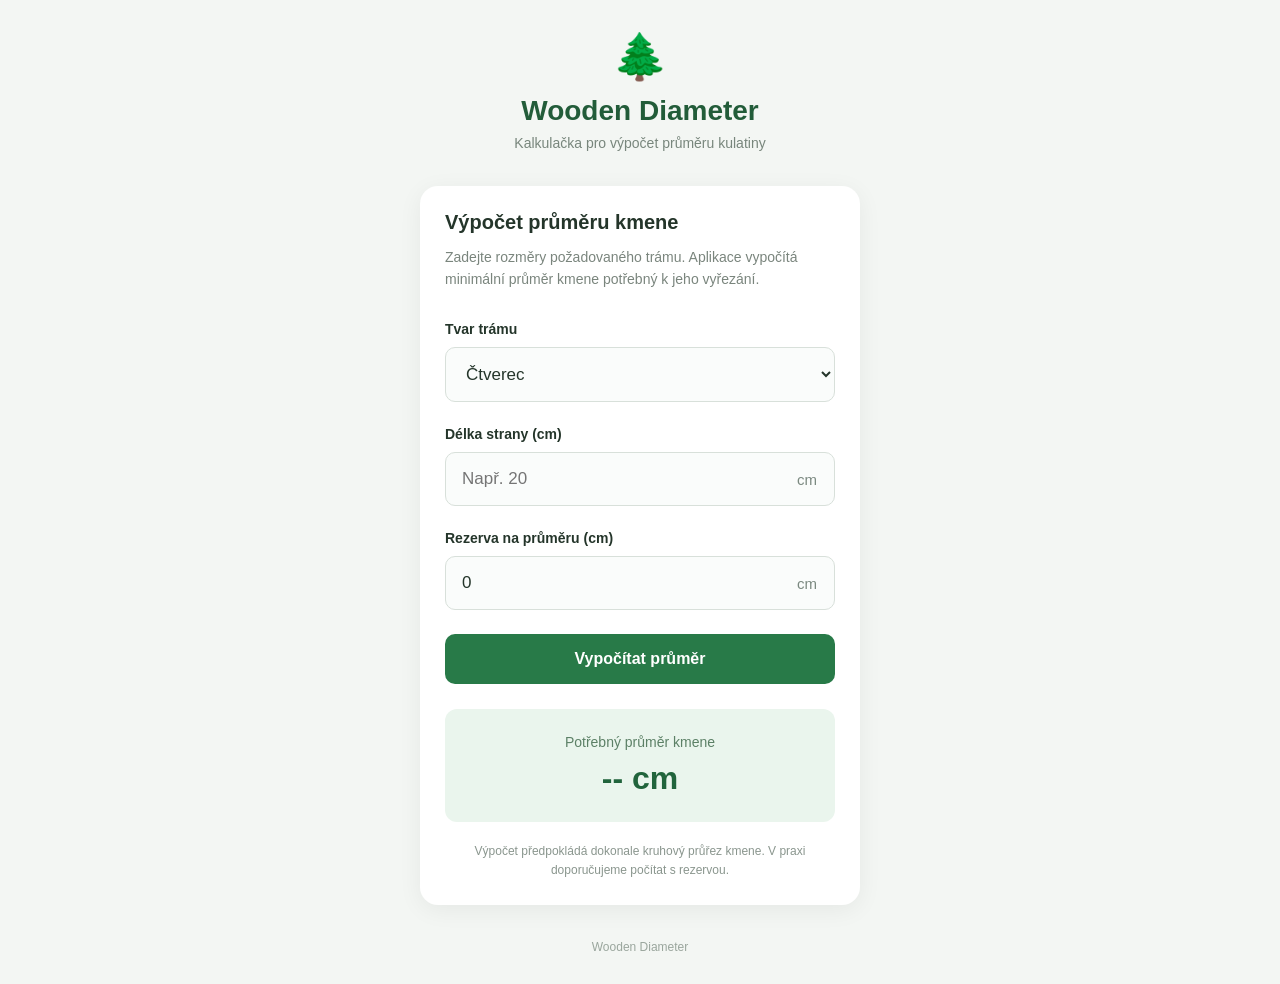
==== index.html @ 2db41c8a "Add files via upload" ====
﻿
<!DOCTYPE html>
<html lang="cs">
<head>
    <meta charset="UTF-8">
    <meta name="viewport"
          content="width=device-width, initial-scale=1.0">

    <title>Wooden Diameter</title>

    <link rel="manifest" href="manifest.json">
    <link rel="stylesheet" href="style.css">
</head>

<body>
    <main class="container">

        <header class="header">
            <div class="logo">🌲</div>
            <h1>Wooden Diameter</h1>
            <p>Kalkulačka pro výpočet průměru kulatiny</p>
        </header>

        <section class="calculator">

            <h2>Výpočet průměru kmene</h2>

            <p class="description">
                Zadejte rozměry požadovaného trámu.
                Aplikace vypočítá minimální průměr
                kmene potřebný k jeho vyřezání.
            </p>

            <!-- Výběr tvaru -->
            <div class="input-group">
                <label for="shape">Tvar trámu</label>

                <select id="shape">
                    <option value="square">Čtverec</option>
                    <option value="rectangle">Obdélník</option>
                </select>
            </div>

            <!-- Strana A -->
            <div class="input-group">
                <label for="sideA" id="sideALabel">
                    Délka strany (cm)
                </label>

                <div class="input-wrapper">
                    <input type="number"
                           id="sideA"
                           placeholder="Např. 20"
                           min="0"
                           step="any">
                    <span class="unit">cm</span>
                </div>
            </div>

            <!-- Strana B - pouze obdélník -->
            <div class="input-group hidden" id="sideBGroup">
                <label for="sideB">
                    Délka strany B (cm)
                </label>

                <div class="input-wrapper">
                    <input type="number"
                           id="sideB"
                           placeholder="Např. 30"
                           min="0"
                           step="any">
                    <span class="unit">cm</span>
                </div>
            </div>

            <!-- Rezerva -->
            <div class="input-group">
                <label for="reserve">
                    Rezerva na průměru (cm)
                </label>

                <div class="input-wrapper">
                    <input type="number"
                           id="reserve"
                           value="0"
                           min="0"
                           step="any">
                    <span class="unit">cm</span>
                </div>
            </div>

            <!-- Tlačítko -->
            <button id="calculateBtn" type="button">
                Vypočítat průměr
            </button>

            <!-- Výsledek -->
            <div class="result" aria-live="polite">
                <p>Potřebný průměr kmene</p>
                <h3 id="resultValue">-- cm</h3>
            </div>

            <p class="note">
                Výpočet předpokládá dokonale kruhový
                průřez kmene. V praxi doporučujeme
                počítat s rezervou.
            </p>

        </section>

        <footer>
            <p>Wooden Diameter</p>
        </footer>

    </main>


    <script src="script.js"></script>

    <script>
            if ("serviceWorker" in navigator) {
                window.addEventListener("load", () => {
                    navigator.serviceWorker.register("./service-worker.js")
                        .then(() => {
                            console.log("Service Worker zaregistrován.");
                        })
                        .catch((error) => {
                            console.error("Chyba Service Workeru:", error);
                        });
                });
            }
    </script>

</body>
</html>

</body>
</html>
---- style.css ----
﻿
/* Základní nastavení */

* {
    margin: 0;
    padding: 0;
    box-sizing: border-box;
}

body {
    font-family: Arial, sans-serif;
    background: #f3f6f3;
    color: #24352a;
    min-height: 100vh;
}

/* Hlavní kontejner */

.container {
    max-width: 480px;
    margin: 0 auto;
    padding: 30px 20px;
}

/* Hlavička */

.header {
    text-align: center;
    margin-bottom: 35px;
}

.logo {
    font-size: 45px;
    margin-bottom: 12px;
}

.header h1 {
    font-size: 28px;
    color: #225c39;
    margin-bottom: 8px;
}

.header p {
    font-size: 14px;
    color: #78867c;
}

/* Kalkulačka */

.calculator {
    background: white;
    padding: 25px;
    border-radius: 18px;
    box-shadow: 0 5px 25px rgba(0,0,0,0.06);
}

    .calculator h2 {
        font-size: 20px;
        margin-bottom: 12px;
    }

.description {
    font-size: 14px;
    color: #7a857d;
    line-height: 1.6;
    margin-bottom: 30px;
}

/* Vstupní pole */

.input-group {
    margin-bottom: 24px;
}

label {
    display: block;
    font-size: 14px;
    font-weight: bold;
    margin-bottom: 10px;
}

.input-wrapper {
    position: relative;
}

input,
select {
    width: 100%;
    padding: 16px;
    border: 1px solid #d8e0da;
    border-radius: 10px;
    font-size: 17px;
    color: #24352a;
    background: #fafcfb;
    outline: none;
}

input {
    padding-right: 55px;
}

    input:focus,
    select:focus {
        border-color: #2e8050;
    }

.unit {
    position: absolute;
    right: 18px;
    top: 50%;
    transform: translateY(-50%);
    color: #7b8980;
    font-size: 15px;
    pointer-events: none;
}

/* Skrytá pole */

.hidden {
    display: none;
}

/* Tlačítko */

button {
    width: 100%;
    padding: 16px;
    border: none;
    border-radius: 10px;
    background: #287a48;
    color: white;
    font-size: 16px;
    font-weight: bold;
    cursor: pointer;
    transition: background 0.2s;
}

    button:hover {
        background: #20633a;
    }

    button:active {
        background: #174b2b;
    }

/* Výsledek */

.result {
    margin-top: 25px;
    padding: 25px 15px;
    background: #eaf5ed;
    border-radius: 12px;
    text-align: center;
}

    .result p {
        font-size: 14px;
        color: #5c8066;
        margin-bottom: 10px;
    }

    .result h3 {
        font-size: 32px;
        color: #21643c;
    }

/* Poznámka */

.note {
    margin-top: 20px;
    font-size: 12px;
    line-height: 1.6;
    color: #8a968e;
    text-align: center;
}

/* Patička */

footer {
    text-align: center;
    margin-top: 35px;
    font-size: 12px;
    color: #9aa69d;
}

/* Mobilní zařízení */

@media (max-width: 480px) {
    .container {
        padding: 25px 16px;
    }

    .calculator {
        padding: 22px 18px;
    }

    .header h1 {
        font-size: 25px;
    }

    .result h3 {
        font-size: 28px;
    }
}
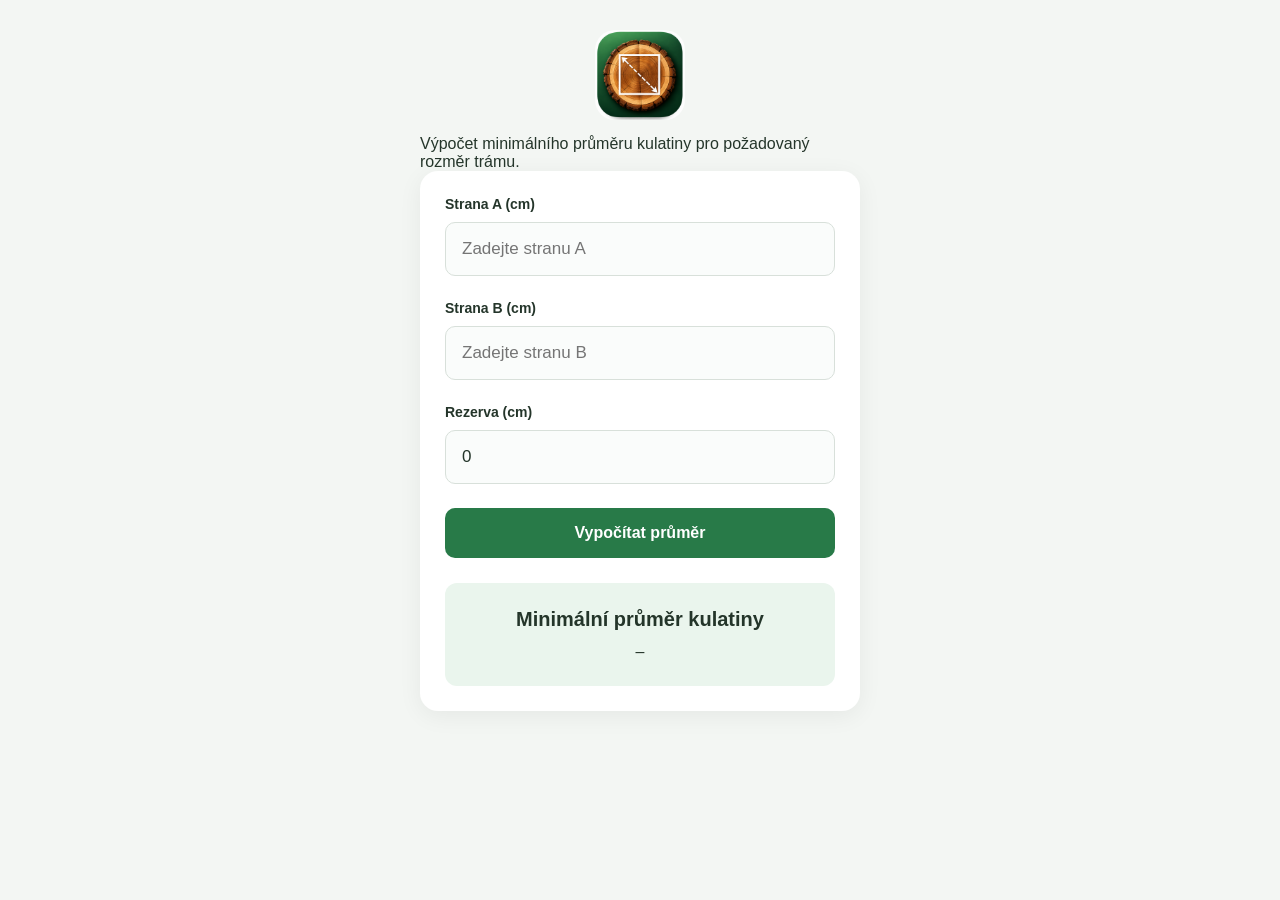
==== commit 131e5946: "Add files via upload" ====
--- a/index.html
+++ b/index.html
@@ -3,136 +3,79 @@
 <html lang="cs">
 <head>
     <meta charset="UTF-8">
-    <meta name="viewport"
-          content="width=device-width, initial-scale=1.0">
+    <meta name="viewport" content="width=device-width, initial-scale=1.0">
 
     <title>Wooden Diameter</title>
 
-    <link rel="manifest" href="manifest.json">
-    <link rel="stylesheet" href="style.css">
+    <meta name="theme-color" content="#287a48">
+    <meta name="apple-mobile-web-app-capable" content="yes">
+    <meta name="apple-mobile-web-app-status-bar-style" content="default">
+    <meta name="apple-mobile-web-app-title" content="Wooden Diameter">
+
+    <link rel="stylesheet" href="./style.css">
+    <link rel="manifest" href="./manifest.json">
+    <link rel="apple-touch-icon" href="./icons/icon-192.png">
 </head>
-
 <body>
     <main class="container">
+        <img src="./icons/icon-512.png"
+             alt="Wooden Diameter"
+             style="display: block; width: 90px; height: 90px; object-fit: contain; margin: 0 auto 15px; border-radius: 20px;">
+        <p>Výpočet minimálního průměru kulatiny pro požadovaný rozměr trámu.</p>
 
-        <header class="header">
-            <div class="logo">🌲</div>
-            <h1>Wooden Diameter</h1>
-            <p>Kalkulačka pro výpočet průměru kulatiny</p>
-        </header>
-
-        <section class="calculator">
-
-            <h2>Výpočet průměru kmene</h2>
-
-            <p class="description">
-                Zadejte rozměry požadovaného trámu.
-                Aplikace vypočítá minimální průměr
-                kmene potřebný k jeho vyřezání.
-            </p>
-
-            <!-- Výběr tvaru -->
+        <div class="calculator">
             <div class="input-group">
-                <label for="shape">Tvar trámu</label>
-
-                <select id="shape">
-                    <option value="square">Čtverec</option>
-                    <option value="rectangle">Obdélník</option>
-                </select>
+                <label for="sideA">Strana A (cm)</label>
+                <input type="number"
+                       id="sideA"
+                       min="0"
+                       step="any"
+                       inputmode="decimal"
+                       placeholder="Zadejte stranu A">
             </div>
 
-            <!-- Strana A -->
             <div class="input-group">
-                <label for="sideA" id="sideALabel">
-                    Délka strany (cm)
-                </label>
-
-                <div class="input-wrapper">
-                    <input type="number"
-                           id="sideA"
-                           placeholder="Např. 20"
-                           min="0"
-                           step="any">
-                    <span class="unit">cm</span>
-                </div>
+                <label for="sideB">Strana B (cm)</label>
+                <input type="number"
+                       id="sideB"
+                       min="0"
+                       step="any"
+                       inputmode="decimal"
+                       placeholder="Zadejte stranu B">
             </div>
 
-            <!-- Strana B - pouze obdélník -->
-            <div class="input-group hidden" id="sideBGroup">
-                <label for="sideB">
-                    Délka strany B (cm)
-                </label>
-
-                <div class="input-wrapper">
-                    <input type="number"
-                           id="sideB"
-                           placeholder="Např. 30"
-                           min="0"
-                           step="any">
-                    <span class="unit">cm</span>
-                </div>
+            <div class="input-group">
+                <label for="reserve">Rezerva (cm)</label>
+                <input type="number"
+                       id="reserve"
+                       min="0"
+                       step="any"
+                       inputmode="decimal"
+                       value="0">
             </div>
 
-            <!-- Rezerva -->
-            <div class="input-group">
-                <label for="reserve">
-                    Rezerva na průměru (cm)
-                </label>
-
-                <div class="input-wrapper">
-                    <input type="number"
-                           id="reserve"
-                           value="0"
-                           min="0"
-                           step="any">
-                    <span class="unit">cm</span>
-                </div>
-            </div>
-
-            <!-- Tlačítko -->
-            <button id="calculateBtn" type="button">
+            <button type="button" id="calculateBtn">
                 Vypočítat průměr
             </button>
 
-            <!-- Výsledek -->
-            <div class="result" aria-live="polite">
-                <p>Potřebný průměr kmene</p>
-                <h3 id="resultValue">-- cm</h3>
+            <div class="result">
+                <h2>Minimální průměr kulatiny</h2>
+                <div id="resultValue" aria-live="polite">–</div>
             </div>
-
-            <p class="note">
-                Výpočet předpokládá dokonale kruhový
-                průřez kmene. V praxi doporučujeme
-                počítat s rezervou.
-            </p>
-
-        </section>
-
-        <footer>
-            <p>Wooden Diameter</p>
-        </footer>
-
+        </div>
     </main>
 
-
-    <script src="script.js"></script>
+    <script src="./script.js"></script>
 
     <script>
-            if ("serviceWorker" in navigator) {
-                window.addEventListener("load", () => {
-                    navigator.serviceWorker.register("./service-worker.js")
-                        .then(() => {
-                            console.log("Service Worker zaregistrován.");
-                        })
-                        .catch((error) => {
-                            console.error("Chyba Service Workeru:", error);
-                        });
-                });
-            }
+                if ("serviceWorker" in navigator) {
+                    window.addEventListener("load", () => {
+                        navigator.serviceWorker.register("./service-worker.js")
+                            .catch(error => console.error(
+                                "Chyba Service Workeru:", error
+                            ));
+                    });
+                }
     </script>
-
 </body>
 </html>
-
-</body>
-</html>
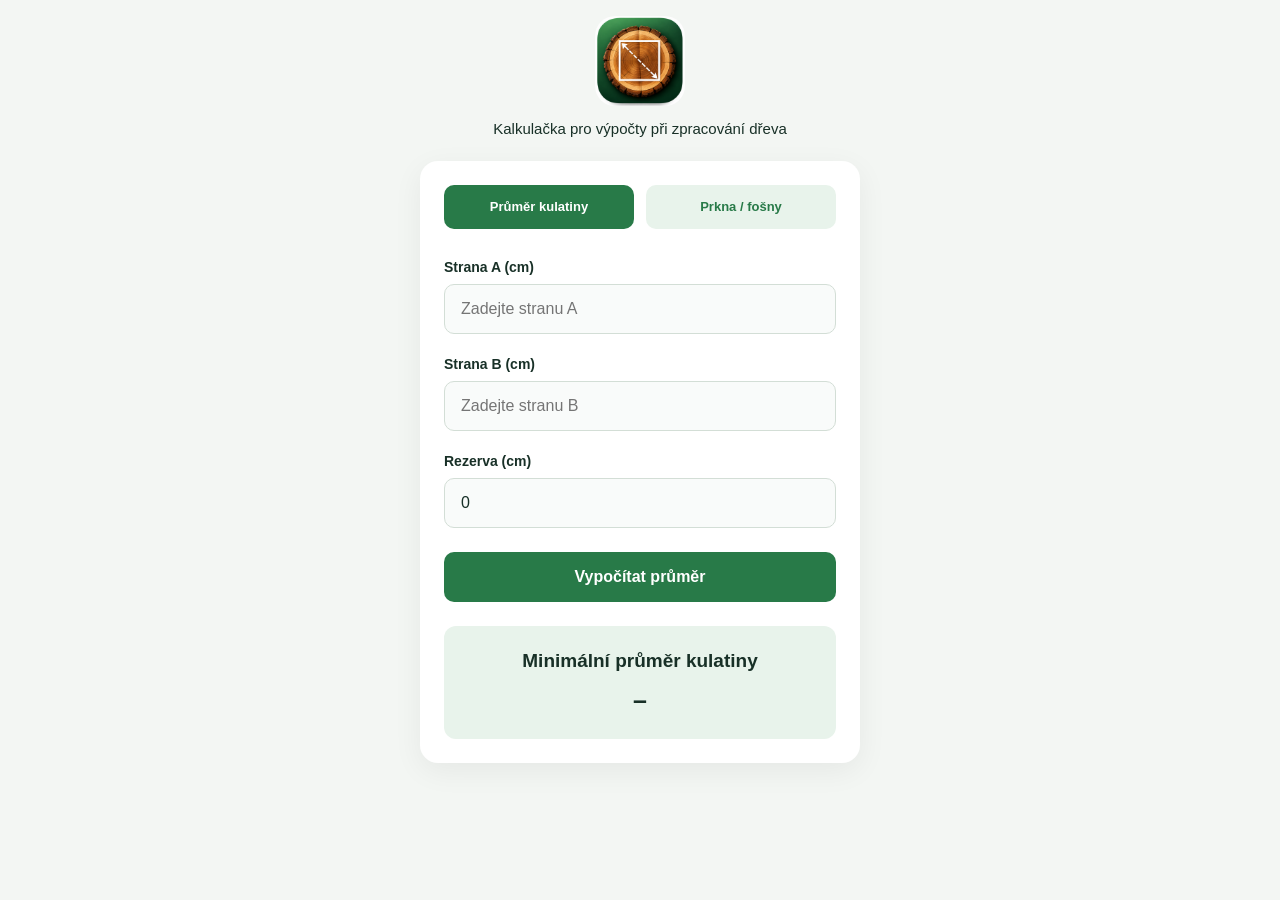
==== commit 137a1195: "Add files via upload" ====
--- a/index.html
+++ b/index.html
@@ -16,53 +16,138 @@
     <link rel="manifest" href="./manifest.json">
     <link rel="apple-touch-icon" href="./icons/icon-192.png">
 </head>
+
 <body>
     <main class="container">
-        <img src="./icons/icon-512.png"
-             alt="Wooden Diameter"
-             style="display: block; width: 90px; height: 90px; object-fit: contain; margin: 0 auto 15px; border-radius: 20px;">
-        <p>Výpočet minimálního průměru kulatiny pro požadovaný rozměr trámu.</p>
+
+        <header class="app-header">
+            <img src="./icons/icon-512.png"
+                 alt="Wooden Diameter"
+                 class="app-logo"
+                 width="90"
+                 height="90"
+                 style="display:block;width:90px;height:90px;object-fit:cover;margin:0 auto 12px;border-radius:20px;">
+            <p>Kalkulačka pro výpočty při zpracování dřeva</p>
+        </header>
 
         <div class="calculator">
-            <div class="input-group">
-                <label for="sideA">Strana A (cm)</label>
-                <input type="number"
-                       id="sideA"
-                       min="0"
-                       step="any"
-                       inputmode="decimal"
-                       placeholder="Zadejte stranu A">
+
+            <!-- Přepínání výpočtů -->
+            <div class="mode-switch"
+                 style="display:flex;flex-direction:row;flex-wrap:nowrap;gap:12px;width:100%;">
+                <button type="button"
+                        id="diameterMode"
+                        class="mode-button active"
+                        style="flex:1 1 0;width:0;min-width:0;">
+                    Průměr kulatiny
+                </button>
+
+                <button type="button"
+                        id="boardsMode"
+                        class="mode-button"
+                        style="flex:1 1 0;width:0;min-width:0;">
+                    Prkna / fošny
+                </button>
             </div>
 
-            <div class="input-group">
-                <label for="sideB">Strana B (cm)</label>
-                <input type="number"
-                       id="sideB"
-                       min="0"
-                       step="any"
-                       inputmode="decimal"
-                       placeholder="Zadejte stranu B">
-            </div>
+            <!-- Výpočet průměru kulatiny -->
+            <section id="diameterSection" style="padding-top: 30px;">
 
-            <div class="input-group">
-                <label for="reserve">Rezerva (cm)</label>
-                <input type="number"
-                       id="reserve"
-                       min="0"
-                       step="any"
-                       inputmode="decimal"
-                       value="0">
-            </div>
+                <div class="input-group">
+                    <label for="sideA">Strana A (cm)</label>
+                    <input type="number"
+                           id="sideA"
+                           min="0"
+                           step="any"
+                           inputmode="decimal"
+                           placeholder="Zadejte stranu A">
+                </div>
 
-            <button type="button" id="calculateBtn">
-                Vypočítat průměr
-            </button>
+                <div class="input-group">
+                    <label for="sideB">Strana B (cm)</label>
+                    <input type="number"
+                           id="sideB"
+                           min="0"
+                           step="any"
+                           inputmode="decimal"
+                           placeholder="Zadejte stranu B">
+                </div>
 
-            <div class="result">
-                <h2>Minimální průměr kulatiny</h2>
-                <div id="resultValue" aria-live="polite">–</div>
-            </div>
+                <div class="input-group">
+                    <label for="reserve">Rezerva (cm)</label>
+                    <input type="number"
+                           id="reserve"
+                           min="0"
+                           step="any"
+                           inputmode="decimal"
+                           value="0">
+                </div>
+
+                <button type="button"
+                        id="calculateDiameter"
+                        class="calculate-button">
+                    Vypočítat průměr
+                </button>
+
+                <div class="result">
+                    <h2>Minimální průměr kulatiny</h2>
+                    <div id="diameterResult"
+                         class="result-value"
+                         aria-live="polite">–</div>
+                </div>
+
+            </section>
+
+            <!-- Výpočet prken a fošen -->
+            <section id="boardsSection" style="padding-top: 30px;" hi1dden>
+
+                <div class="input-group">
+                    <label for="thickness">Tloušťka (mm)</label>
+                    <input type="number"
+                           id="thickness"
+                           min="0"
+                           step="any"
+                           inputmode="decimal"
+                           placeholder="Zadejte tloušťku">
+                </div>
+
+                <div class="input-group">
+                    <label for="boardCount">Počet prken / fošen</label>
+                    <input type="number"
+                           id="boardCount"
+                           min="1"
+                           step="1"
+                           inputmode="numeric"
+                           placeholder="Zadejte počet">
+                </div>
+
+                <div class="input-group">
+                    <label for="kerf">Prořez (mm)</label>
+                    <input type="number"
+                           id="kerf"
+                           min="0"
+                           step="any"
+                           inputmode="decimal"
+                           placeholder="Zadejte prořez">
+                </div>
+
+                <button type="button"
+                        id="calculateBoards"
+                        class="calculate-button">
+                    Vypočítat výšku
+                </button>
+
+                <div class="result">
+                    <h2>Výška hlavy</h2>
+                    <div id="boardsResult"
+                         class="result-value"
+                         aria-live="polite">–</div>
+                </div>
+
+            </section>
+
         </div>
+
     </main>
 
     <script src="./script.js"></script>
@@ -71,9 +156,9 @@
                 if ("serviceWorker" in navigator) {
                     window.addEventListener("load", () => {
                         navigator.serviceWorker.register("./service-worker.js")
-                            .catch(error => console.error(
-                                "Chyba Service Workeru:", error
-                            ));
+                            .catch(error =>
+                                console.error("Chyba Service Workeru:", error)
+                            );
                     });
                 }
     </script>
--- a/style.css
+++ b/style.css
@@ -1,204 +1,200 @@
 ﻿
-/* Základní nastavení */
-
 * {
+    box-sizing: border-box;
+}
+
+html {
+    -webkit-text-size-adjust: 100%;
+}
+
+body {
+    margin: 0;
+    padding: 16px;
+    font-family: Arial, sans-serif;
+    background: #f3f6f3;
+    color: #183027;
+}
+
+.container {
+    width: 100%;
+    max-width: 440px;
+    margin: 0 auto;
+}
+
+/* Hlavička a logo */
+
+.app-header {
+    text-align: center;
+    margin-bottom: 20px;
+}
+
+.app-logo {
+    display: block;
+    width: 90px;
+    height: 90px;
+    max-width: 90px;
+    max-height: 90px;
+    object-fit: cover;
+    margin: 0 auto 12px;
+    border-radius: 20px;
+}
+
+.app-header p {
+    margin: 0;
+    font-size: 15px;
+    line-height: 1.5;
+}
+
+/* Hlavní karta */
+
+.calculator {
+    width: 100%;
+    padding: 24px;
+    background: #ffffff;
+    border-radius: 18px;
+    box-shadow: 0 8px 30px rgba(0, 0, 0, 0.06);
+}
+
+/* Přepínací tlačítka */
+
+.mode-switch {
+    display: flex;
+    flex-direction: row;
+    flex-wrap: nowrap;
+    align-items: stretch;
+    width: 100%;
+    gap: 12px;
     margin: 0;
     padding: 0;
-    box-sizing: border-box;
-}
-
-body {
-    font-family: Arial, sans-serif;
-    background: #f3f6f3;
-    color: #24352a;
-    min-height: 100vh;
-}
-
-/* Hlavní kontejner */
-
-.container {
-    max-width: 480px;
-    margin: 0 auto;
-    padding: 30px 20px;
-}
-
-/* Hlavička */
-
-.header {
-    text-align: center;
-    margin-bottom: 35px;
-}
-
-.logo {
-    font-size: 45px;
-    margin-bottom: 12px;
-}
-
-.header h1 {
-    font-size: 28px;
-    color: #225c39;
-    margin-bottom: 8px;
-}
-
-.header p {
-    font-size: 14px;
-    color: #78867c;
-}
-
-/* Kalkulačka */
-
-.calculator {
-    background: white;
-    padding: 25px;
-    border-radius: 18px;
-    box-shadow: 0 5px 25px rgba(0,0,0,0.06);
-}
-
-    .calculator h2 {
-        font-size: 20px;
-        margin-bottom: 12px;
-    }
-
-.description {
-    font-size: 14px;
-    color: #7a857d;
-    line-height: 1.6;
-    margin-bottom: 30px;
+    background: transparent;
+}
+
+    .mode-switch .mode-button {
+        display: block;
+        flex: 1 1 0;
+        width: 0;
+        min-width: 0;
+        margin: 0;
+        padding: 14px 6px;
+        border: none;
+        border-radius: 10px;
+        background: #e8f3eb;
+        color: #287a48;
+        font-family: inherit;
+        font-size: 13px;
+        font-weight: bold;
+        line-height: 1.3;
+        text-align: center;
+        white-space: normal;
+        cursor: pointer;
+    }
+
+        .mode-switch .mode-button.active {
+            background: #287a48;
+            color: #ffffff;
+        }
+
+/* Mezera mezi tlačítky a formulářem */
+
+#diameterSection,
+#boardsSection {
+    padding-top: 25px;
 }
 
 /* Vstupní pole */
 
 .input-group {
-    margin-bottom: 24px;
-}
-
-label {
+    margin-bottom: 22px;
+}
+
+    .input-group label {
+        display: block;
+        margin-bottom: 9px;
+        font-size: 14px;
+        font-weight: bold;
+    }
+
+    .input-group input {
+        display: block;
+        width: 100%;
+        min-width: 0;
+        margin: 0;
+        padding: 15px 16px;
+        border: 1px solid #d3ded6;
+        border-radius: 10px;
+        background: #f9fbfa;
+        color: #183027;
+        font-family: inherit;
+        font-size: 16px;
+        outline: none;
+    }
+
+        .input-group input:focus {
+            border-color: #287a48;
+            box-shadow: 0 0 0 3px rgba(40, 122, 72, 0.12);
+        }
+
+/* Tlačítko výpočtu */
+
+.calculate-button {
     display: block;
-    font-size: 14px;
-    font-weight: bold;
-    margin-bottom: 10px;
-}
-
-.input-wrapper {
-    position: relative;
-}
-
-input,
-select {
-    width: 100%;
-    padding: 16px;
-    border: 1px solid #d8e0da;
-    border-radius: 10px;
-    font-size: 17px;
-    color: #24352a;
-    background: #fafcfb;
-    outline: none;
-}
-
-input {
-    padding-right: 55px;
-}
-
-    input:focus,
-    select:focus {
-        border-color: #2e8050;
-    }
-
-.unit {
-    position: absolute;
-    right: 18px;
-    top: 50%;
-    transform: translateY(-50%);
-    color: #7b8980;
-    font-size: 15px;
-    pointer-events: none;
-}
-
-/* Skrytá pole */
-
-.hidden {
-    display: none;
-}
-
-/* Tlačítko */
-
-button {
-    width: 100%;
+    width: 100%;
+    margin-top: 24px;
     padding: 16px;
     border: none;
     border-radius: 10px;
     background: #287a48;
     color: white;
+    font-family: inherit;
     font-size: 16px;
     font-weight: bold;
     cursor: pointer;
-    transition: background 0.2s;
-}
-
-    button:hover {
-        background: #20633a;
-    }
-
-    button:active {
-        background: #174b2b;
+}
+
+    .calculate-button:active {
+        background: #1e6038;
     }
 
 /* Výsledek */
 
 .result {
-    margin-top: 25px;
-    padding: 25px 15px;
-    background: #eaf5ed;
+    margin-top: 24px;
+    padding: 24px 14px;
     border-radius: 12px;
+    background: #e8f3eb;
     text-align: center;
 }
 
-    .result p {
-        font-size: 14px;
-        color: #5c8066;
-        margin-bottom: 10px;
-    }
-
-    .result h3 {
-        font-size: 32px;
-        color: #21643c;
-    }
-
-/* Poznámka */
-
-.note {
-    margin-top: 20px;
-    font-size: 12px;
-    line-height: 1.6;
-    color: #8a968e;
-    text-align: center;
-}
-
-/* Patička */
-
-footer {
-    text-align: center;
-    margin-top: 35px;
-    font-size: 12px;
-    color: #9aa69d;
-}
-
-/* Mobilní zařízení */
+    .result h2 {
+        margin: 0 0 14px;
+        font-size: 19px;
+    }
+
+.result-value {
+    font-size: 25px;
+    font-weight: bold;
+    overflow-wrap: anywhere;
+}
+
+/* Skrytí neaktivního režimu */
+
+[hidden] {
+    display: none !important;
+}
+
+/* Mobilní zobrazení */
 
 @media (max-width: 480px) {
-    .container {
-        padding: 25px 16px;
+    body {
+        padding: 14px;
     }
 
     .calculator {
-        padding: 22px 18px;
-    }
-
-    .header h1 {
-        font-size: 25px;
-    }
-
-    .result h3 {
-        font-size: 28px;
-    }
-}
+        padding: 20px;
+    }
+
+    .mode-switch .mode-button {
+        font-size: 12px;
+        padding: 13px 4px;
+    }
+}
